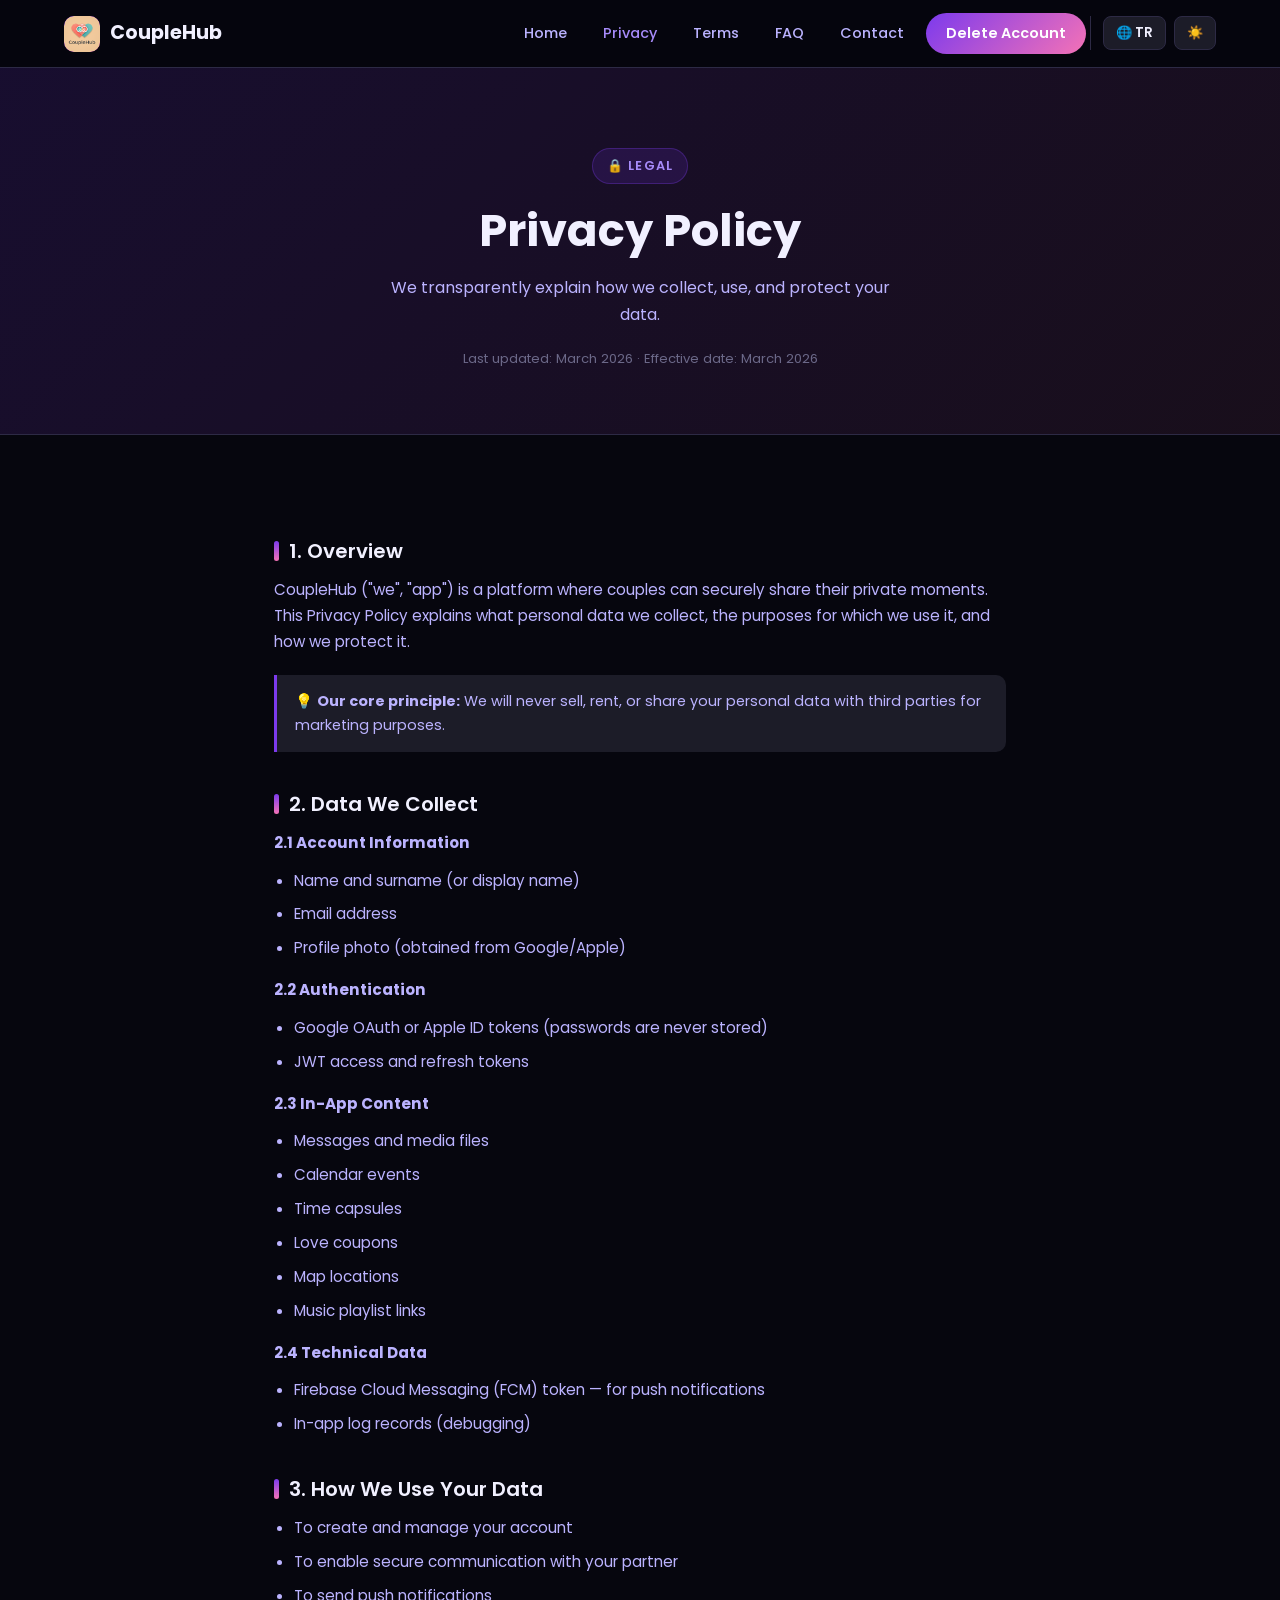
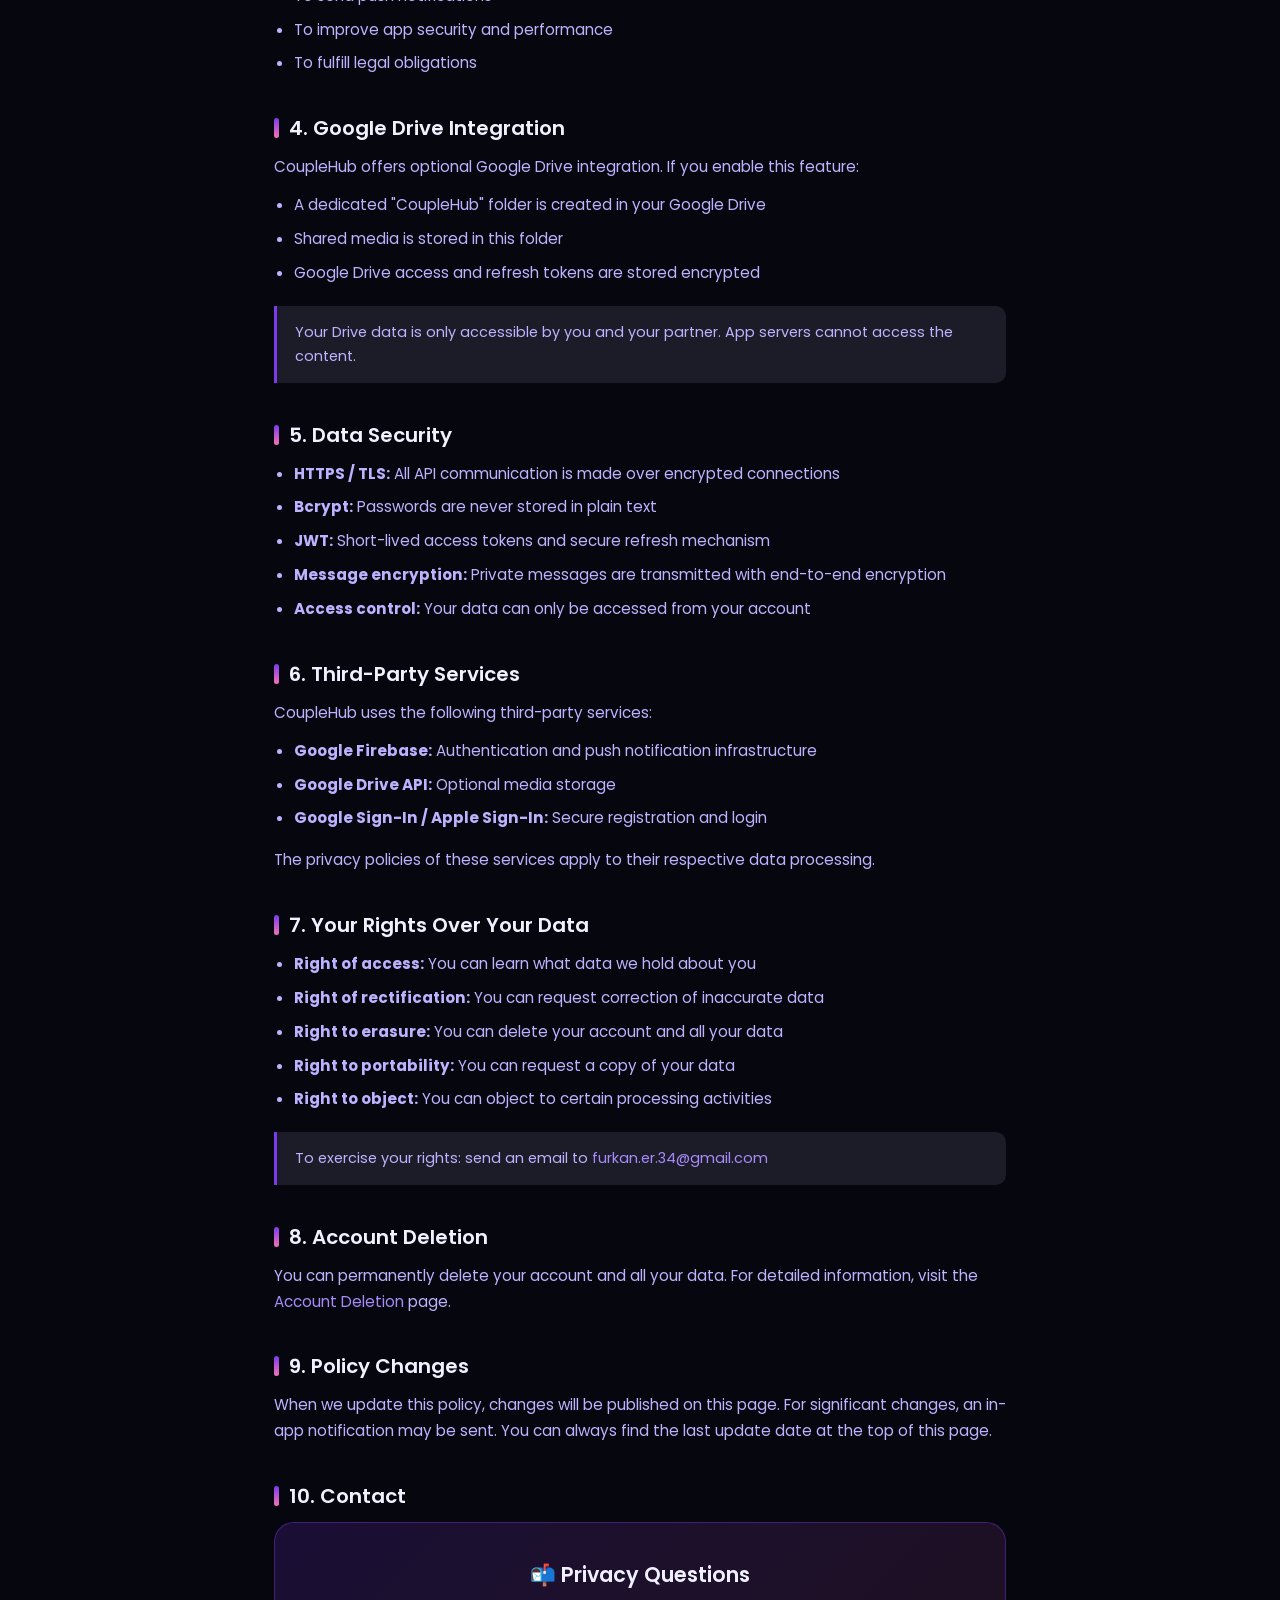
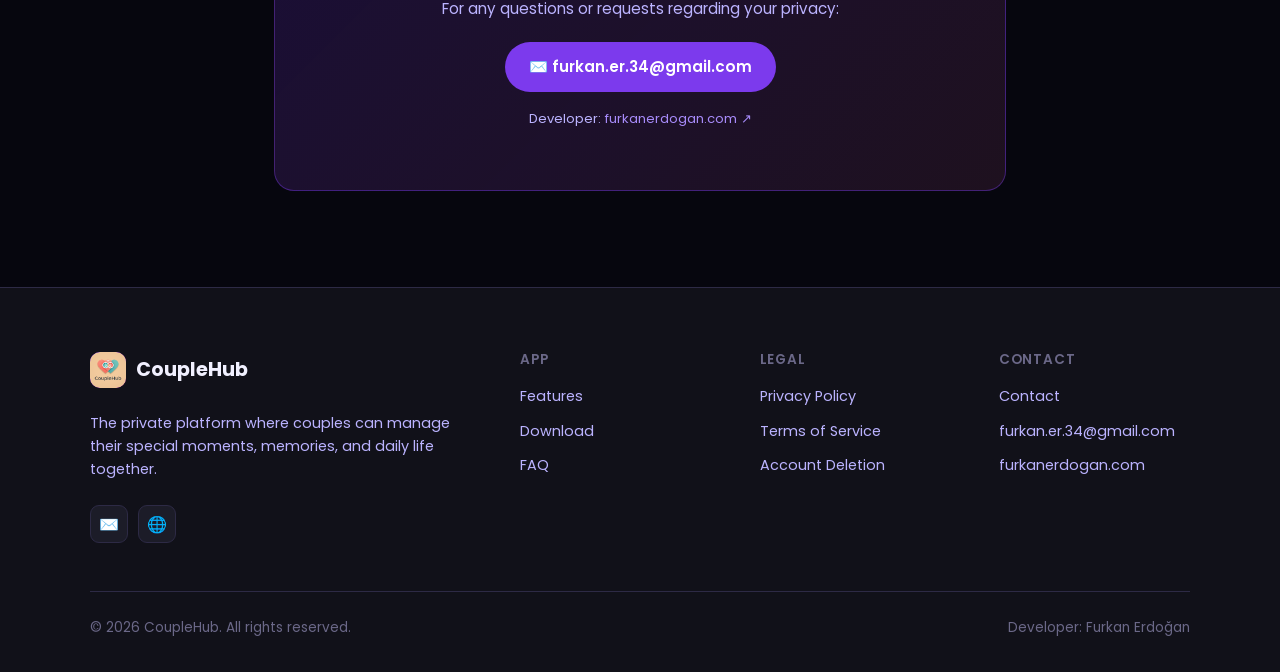
==== privacy.html @ 2afbf704 "first commit" ====
<!DOCTYPE html>
<html lang="tr" data-theme="dark" data-page="privacy">

<head>
  <meta charset="UTF-8" />
  <meta name="viewport" content="width=device-width, initial-scale=1.0" />
  <title>Gizlilik Politikası — CoupleHub</title>
  <meta name="description"
    content="CoupleHub uygulamasının gizlilik politikası. Verilerinizin nasıl toplandığını ve korunduğunu öğrenin." />
  <link rel="preconnect" href="https://fonts.googleapis.com" />
  <link rel="preconnect" href="https://fonts.gstatic.com" crossorigin />
  <link href="https://fonts.googleapis.com/css2?family=Poppins:wght@300;400;500;600;700&display=swap"
    rel="stylesheet" />
  <link rel="stylesheet" href="style.css" />
</head>

<body>

  <div id="ch-nav"></div>

  <div class="page-hero">
    <div class="section-label" data-i18n="ph_privacy_label">🔒 Yasal</div>
    <h1 data-i18n="ph_privacy_h1">Gizlilik Politikası</h1>
    <p data-i18n="ph_privacy_sub">Verilerinizi nasıl topladığımızı, kullandığımızı ve koruduğumuzu şeffaf bir şekilde açıklıyoruz.</p>
    <p class="meta" data-i18n="ph_privacy_meta">Son güncelleme: Mart 2026 &nbsp;·&nbsp; Yürürlük tarihi: Mart 2026</p>
  </div>

  <div class="prose lang-tr">

    <h2><span class="dot"></span>1. Genel Bakış</h2>
    <p>CoupleHub ("biz", "uygulama"), çiftlerin özel anlarını güvenle paylaşabileceği bir platformdur. Bu Gizlilik
      Politikası, hangi kişisel verileri topladığımızı, bu verileri ne amaçla kullandığımızı ve nasıl koruduğumuzu
      açıklar.</p>
    <div class="note">
      <p>💡 <strong>Temel ilkemiz:</strong> Kişisel verilerinizi asla üçüncü taraflara satmayız, kiralamayız veya
        pazarlama amacıyla paylaşmayız.</p>
    </div>

    <h2><span class="dot"></span>2. Topladığımız Veriler</h2>
    <p><strong>2.1 Hesap Bilgileri</strong></p>
    <ul>
      <li>Ad ve soyad (veya ekran adı)</li>
      <li>E-posta adresi</li>
      <li>Profil fotoğrafı (Google/Apple'dan alınan)</li>
    </ul>
    <p><strong>2.2 Kimlik Doğrulama</strong></p>
    <ul>
      <li>Google OAuth veya Apple ID token'ları (şifre asla saklanmaz)</li>
      <li>JWT erişim ve yenileme token'ları</li>
    </ul>
    <p><strong>2.3 Uygulama İçi İçerik</strong></p>
    <ul>
      <li>Mesajlar ve medya dosyaları</li>
      <li>Takvim etkinlikleri</li>
      <li>Zaman kapsülleri</li>
      <li>Aşk kuponları</li>
      <li>Harita noktaları</li>
      <li>Müzik listesi linkleri</li>
    </ul>
    <p><strong>2.4 Teknik Veriler</strong></p>
    <ul>
      <li>Firebase Cloud Messaging (FCM) token'ı — push bildirim için</li>
      <li>Uygulama içi log kayıtları (hata ayıklama)</li>
    </ul>

    <h2><span class="dot"></span>3. Verileri Nasıl Kullanırız</h2>
    <ul>
      <li>Hesabınızı oluşturmak ve yönetmek</li>
      <li>Partnerinizle güvenli iletişim sağlamak</li>
      <li>Push bildirimleri göndermek</li>
      <li>Uygulama güvenliğini ve performansını iyileştirmek</li>
      <li>Yasal yükümlülükleri yerine getirmek</li>
    </ul>

    <h2><span class="dot"></span>4. Google Drive Entegrasyonu</h2>
    <p>CoupleHub, isteğe bağlı Google Drive entegrasyonu sunar. Bu özelliği etkinleştirirseniz:</p>
    <ul>
      <li>Google Drive'ınızda "CoupleHub" adlı özel bir klasör oluşturulur</li>
      <li>Paylaşılan medyalar bu klasörde saklanır</li>
      <li>Google Drive erişim ve yenileme token'ları şifreli olarak saklanır</li>
    </ul>
    <div class="note">
      <p>Drive verileriniz yalnızca sizin ve partnerinizin erişimine açıktır. Uygulama sunucuları içeriğe erişemez.</p>
    </div>

    <h2><span class="dot"></span>5. Veri Güvenliği</h2>
    <ul>
      <li><strong>HTTPS / TLS:</strong> Tüm API iletişimi şifreli bağlantı üzerinden yapılır</li>
      <li><strong>Bcrypt:</strong> Şifreler düz metin olarak asla saklanmaz</li>
      <li><strong>JWT:</strong> Kısa ömürlü erişim token'ları ve güvenli yenileme mekanizması</li>
      <li><strong>Mesaj şifreleme:</strong> Özel mesajlar uçtan uca şifreleme ile iletilir</li>
      <li><strong>Erişim kontrolü:</strong> Verilerinize yalnızca sizin hesabınızdan erişilebilir</li>
    </ul>

    <h2><span class="dot"></span>6. Üçüncü Taraf Hizmetler</h2>
    <p>CoupleHub, aşağıdaki üçüncü taraf hizmetleri kullanmaktadır:</p>
    <ul>
      <li><strong>Google Firebase:</strong> Kimlik doğrulama ve push bildirim altyapısı</li>
      <li><strong>Google Drive API:</strong> İsteğe bağlı medya depolama</li>
      <li><strong>Google Sign-In / Apple Sign-In:</strong> Güvenli kayıt ve giriş</li>
    </ul>
    <p>Bu hizmetlerin kendi gizlilik politikaları geçerlidir.</p>

    <h2><span class="dot"></span>7. Verileriniz Üzerindeki Haklarınız</h2>
    <ul>
      <li><strong>Erişim hakkı:</strong> Hangi verileri sakladığımızı öğrenebilirsiniz</li>
      <li><strong>Düzeltme hakkı:</strong> Yanlış verilerin düzeltilmesini talep edebilirsiniz</li>
      <li><strong>Silme hakkı:</strong> Hesabınızı ve tüm verilerinizi silebilirsiniz</li>
      <li><strong>Taşınabilirlik hakkı:</strong> Verilerinizin bir kopyasını talep edebilirsiniz</li>
      <li><strong>İtiraz hakkı:</strong> Belirli işlemlere itiraz edebilirsiniz</li>
    </ul>
    <div class="note">
      <p>Haklarınızı kullanmak için: <a href="mailto:furkan.er.34@gmail.com">furkan.er.34@gmail.com</a> adresine e-posta
        gönderin.</p>
    </div>

    <h2><span class="dot"></span>8. Hesap Silme</h2>
    <p>Hesabınızı ve tüm verilerinizi kalıcı olarak silebilirsiniz. Ayrıntılı bilgi için <a
        href="account-deletion.html">Hesap Silme</a> sayfasını ziyaret edin.</p>

    <h2><span class="dot"></span>9. Politika Değişiklikleri</h2>
    <p>Bu politikayı güncellediğimizde, değişiklikler bu sayfada yayınlanır. Önemli değişiklikler için uygulama içinden
      bildirim gönderilebilir. Son güncelleme tarihini her zaman bu sayfanın başında bulabilirsiniz.</p>

    <h2><span class="dot"></span>10. İletişim</h2>
    <div class="contact-card">
      <h3>📬 Gizlilik Soruları</h3>
      <p>Gizliliğinizle ilgili her türlü soru veya talep için:</p>
      <a href="mailto:furkan.er.34@gmail.com?subject=Gizlilik%20Talebi" class="email-link">✉️ furkan.er.34@gmail.com</a>
      <p style="margin-top: 16px; font-size: 0.82rem;">Geliştirici: <a href="https://furkanerdogan.com" target="_blank"
          style="color: var(--primary-l);">furkanerdogan.com ↗</a></p>
    </div>

  </div>

  <!-- ── ENGLISH PRIVACY CONTENT ──────────────────────── -->
  <div class="prose lang-en" style="display:none">

    <h2><span class="dot"></span>1. Overview</h2>
    <p>CoupleHub ("we", "app") is a platform where couples can securely share their private moments. This Privacy Policy explains what personal data we collect, the purposes for which we use it, and how we protect it.</p>
    <div class="note">
      <p>💡 <strong>Our core principle:</strong> We will never sell, rent, or share your personal data with third parties for marketing purposes.</p>
    </div>

    <h2><span class="dot"></span>2. Data We Collect</h2>
    <p><strong>2.1 Account Information</strong></p>
    <ul>
      <li>Name and surname (or display name)</li>
      <li>Email address</li>
      <li>Profile photo (obtained from Google/Apple)</li>
    </ul>
    <p><strong>2.2 Authentication</strong></p>
    <ul>
      <li>Google OAuth or Apple ID tokens (passwords are never stored)</li>
      <li>JWT access and refresh tokens</li>
    </ul>
    <p><strong>2.3 In-App Content</strong></p>
    <ul>
      <li>Messages and media files</li>
      <li>Calendar events</li>
      <li>Time capsules</li>
      <li>Love coupons</li>
      <li>Map locations</li>
      <li>Music playlist links</li>
    </ul>
    <p><strong>2.4 Technical Data</strong></p>
    <ul>
      <li>Firebase Cloud Messaging (FCM) token — for push notifications</li>
      <li>In-app log records (debugging)</li>
    </ul>

    <h2><span class="dot"></span>3. How We Use Your Data</h2>
    <ul>
      <li>To create and manage your account</li>
      <li>To enable secure communication with your partner</li>
      <li>To send push notifications</li>
      <li>To improve app security and performance</li>
      <li>To fulfill legal obligations</li>
    </ul>

    <h2><span class="dot"></span>4. Google Drive Integration</h2>
    <p>CoupleHub offers optional Google Drive integration. If you enable this feature:</p>
    <ul>
      <li>A dedicated "CoupleHub" folder is created in your Google Drive</li>
      <li>Shared media is stored in this folder</li>
      <li>Google Drive access and refresh tokens are stored encrypted</li>
    </ul>
    <div class="note">
      <p>Your Drive data is only accessible by you and your partner. App servers cannot access the content.</p>
    </div>

    <h2><span class="dot"></span>5. Data Security</h2>
    <ul>
      <li><strong>HTTPS / TLS:</strong> All API communication is made over encrypted connections</li>
      <li><strong>Bcrypt:</strong> Passwords are never stored in plain text</li>
      <li><strong>JWT:</strong> Short-lived access tokens and secure refresh mechanism</li>
      <li><strong>Message encryption:</strong> Private messages are transmitted with end-to-end encryption</li>
      <li><strong>Access control:</strong> Your data can only be accessed from your account</li>
    </ul>

    <h2><span class="dot"></span>6. Third-Party Services</h2>
    <p>CoupleHub uses the following third-party services:</p>
    <ul>
      <li><strong>Google Firebase:</strong> Authentication and push notification infrastructure</li>
      <li><strong>Google Drive API:</strong> Optional media storage</li>
      <li><strong>Google Sign-In / Apple Sign-In:</strong> Secure registration and login</li>
    </ul>
    <p>The privacy policies of these services apply to their respective data processing.</p>

    <h2><span class="dot"></span>7. Your Rights Over Your Data</h2>
    <ul>
      <li><strong>Right of access:</strong> You can learn what data we hold about you</li>
      <li><strong>Right of rectification:</strong> You can request correction of inaccurate data</li>
      <li><strong>Right to erasure:</strong> You can delete your account and all your data</li>
      <li><strong>Right to portability:</strong> You can request a copy of your data</li>
      <li><strong>Right to object:</strong> You can object to certain processing activities</li>
    </ul>
    <div class="note">
      <p>To exercise your rights: send an email to <a href="mailto:furkan.er.34@gmail.com">furkan.er.34@gmail.com</a></p>
    </div>

    <h2><span class="dot"></span>8. Account Deletion</h2>
    <p>You can permanently delete your account and all your data. For detailed information, visit the <a href="account-deletion.html">Account Deletion</a> page.</p>

    <h2><span class="dot"></span>9. Policy Changes</h2>
    <p>When we update this policy, changes will be published on this page. For significant changes, an in-app notification may be sent. You can always find the last update date at the top of this page.</p>

    <h2><span class="dot"></span>10. Contact</h2>
    <div class="contact-card">
      <h3>📬 Privacy Questions</h3>
      <p>For any questions or requests regarding your privacy:</p>
      <a href="mailto:furkan.er.34@gmail.com?subject=Privacy%20Request" class="email-link">✉️ furkan.er.34@gmail.com</a>
      <p style="margin-top: 16px; font-size: 0.82rem;">Developer: <a href="https://furkanerdogan.com" target="_blank" style="color: var(--primary-l);">furkanerdogan.com ↗</a></p>
    </div>

  </div>

  <div id="ch-footer"></div>

  <script src="assets/shared.js"></script>

</body>

</html>
---- style.css ----
/* =========================================
   CoupleHub Landing — Shared Stylesheet
   ========================================= */

*, *::before, *::after { box-sizing: border-box; margin: 0; padding: 0; }

:root {
  --primary:    #7C3AED;
  --primary-d:  #4C1D95;
  --primary-l:  #A78BFA;
  --pink:       #F472B6;
  --pink-d:     #831843;
  --bg:         #06060E;
  --surface:    #111119;
  --surface-hi: #1C1C28;
  --border:     #2D2A45;
  --text:       #F1F0FF;
  --muted:      #BBB3FF;
  --subtle:     #6B6888;
  --success:    #34D399;
}

html { scroll-behavior: smooth; }

body {
  font-family: 'Poppins', sans-serif;
  background: var(--bg);
  color: var(--text);
  line-height: 1.7;
  font-size: 16px;
  min-height: 100vh;
}

/* ── TYPOGRAPHY ──────────────────────────── */
h1, h2, h3, h4 { font-weight: 700; line-height: 1.2; }
h1 { font-size: clamp(2rem, 5vw, 3.5rem); }
h2 { font-size: clamp(1.5rem, 3.5vw, 2.2rem); }
h3 { font-size: 1.2rem; font-weight: 600; }
p  { color: var(--muted); font-size: 0.95rem; }
a  { color: var(--primary-l); text-decoration: none; }

/* ── NAV ─────────────────────────────────── */
.nav {
  position: sticky; top: 0; z-index: 1000;
  background: rgba(6,6,14,.88);
  backdrop-filter: blur(20px);
  border-bottom: 1px solid var(--border);
  padding: 0 5%;
  display: flex; align-items: center; justify-content: space-between;
  height: 68px;
}

.nav-right {
  display: flex; align-items: center; gap: 4px;
  margin-left: auto;
}

.nav-logo {
  display: flex; align-items: center; gap: 10px;
  color: var(--text); font-weight: 700; font-size: 1.2rem;
  text-decoration: none;
}
.nav-logo .logo-icon {
  width: 36px; height: 36px; border-radius: 10px;
  background: linear-gradient(135deg, var(--primary), var(--pink));
  display: flex; align-items: center; justify-content: center;
  font-size: 1rem; overflow: hidden;
}
.nav-logo .logo-icon img {
  width: 100%; height: 100%; object-fit: cover; display: block; border-radius: 10px;
}

.nav-links {
  display: flex; align-items: center; gap: 8px;
}
.nav-links a {
  color: var(--muted); font-size: 0.9rem; font-weight: 500;
  padding: 8px 14px; border-radius: 8px;
  transition: color .2s, background .2s;
}
.nav-links a:hover { color: var(--text); background: rgba(255,255,255,.06); }
.nav-links a.active { color: var(--primary-l); }

.nav-cta {
  background: linear-gradient(135deg, var(--primary), var(--pink));
  color: white !important;
  padding: 8px 20px !important;
  border-radius: 50px !important;
  font-weight: 600 !important;
  transition: opacity .2s !important;
}
.nav-cta:hover { opacity: .85; background: none !important; }

.hamburger { display: none; cursor: pointer; flex-direction: column; gap: 5px; }
.hamburger span { width: 24px; height: 2px; background: var(--text); border-radius: 2px; transition: .3s; }

/* ── SECTIONS & LAYOUT ───────────────────── */
section { padding: 96px 5%; }

.container { max-width: 1100px; margin: 0 auto; }
.container-sm { max-width: 750px; margin: 0 auto; }
.container-xs { max-width: 580px; margin: 0 auto; }

.section-label {
  display: inline-flex; align-items: center; gap: 8px;
  background: rgba(124,58,237,.15);
  border: 1px solid rgba(124,58,237,.3);
  color: var(--primary-l); font-size: 0.8rem; font-weight: 600;
  letter-spacing: .08em; text-transform: uppercase;
  padding: 6px 14px; border-radius: 50px;
  margin-bottom: 16px;
}

.section-title { margin-bottom: 16px; }

.section-sub {
  color: var(--muted); font-size: 1.05rem;
  max-width: 560px; margin: 0 auto 56px;
}

.text-center { text-align: center; }
.text-gradient {
  background: linear-gradient(90deg, var(--primary-l), var(--pink));
  -webkit-background-clip: text; -webkit-text-fill-color: transparent;
  background-clip: text;
}

/* ── BUTTONS ─────────────────────────────── */
.btn {
  display: inline-flex; align-items: center; gap: 8px;
  padding: 14px 28px; border-radius: 50px;
  font-family: 'Poppins', sans-serif;
  font-size: 0.95rem; font-weight: 600; cursor: pointer;
  transition: transform .2s, box-shadow .2s, opacity .2s;
  border: none; text-decoration: none;
}
.btn:hover { transform: translateY(-2px); }
.btn-primary {
  background: linear-gradient(135deg, var(--primary), var(--pink));
  color: white;
  box-shadow: 0 8px 30px rgba(124,58,237,.4);
}
.btn-primary:hover { box-shadow: 0 12px 40px rgba(124,58,237,.55); }
.btn-outline {
  border: 1.5px solid var(--border); color: var(--text);
  background: transparent;
}
.btn-outline:hover { border-color: var(--primary); background: rgba(124,58,237,.08); }
.btn-ghost { color: var(--muted); background: transparent; }
.btn-ghost:hover { color: var(--text); }

/* ── CARDS ───────────────────────────────── */
.card {
  background: var(--surface);
  border: 1px solid var(--border);
  border-radius: 20px; padding: 32px;
}
.card-hover {
  transition: transform .25s, border-color .25s, box-shadow .25s;
}
.card-hover:hover {
  transform: translateY(-6px);
  border-color: rgba(124,58,237,.45);
  box-shadow: 0 20px 60px rgba(124,58,237,.15);
}

/* ── BADGE / TAG ─────────────────────────── */
.badge {
  display: inline-block;
  background: rgba(124,58,237,.2);
  border: 1px solid rgba(124,58,237,.35);
  color: var(--primary-l);
  padding: 4px 12px; border-radius: 50px;
  font-size: 0.78rem; font-weight: 600;
}
.badge-pink {
  background: rgba(244,114,182,.15);
  border-color: rgba(244,114,182,.3);
  color: var(--pink);
}
.badge-green {
  background: rgba(52,211,153,.15);
  border-color: rgba(52,211,153,.3);
  color: var(--success);
}

/* ── DIVIDER ─────────────────────────────── */
.divider { height: 1px; background: var(--border); margin: 0; }

/* ── FOOTER ──────────────────────────────── */
footer {
  background: var(--surface);
  border-top: 1px solid var(--border);
  padding: 64px 5% 32px;
}
.footer-grid {
  max-width: 1100px; margin: 0 auto;
  display: grid; grid-template-columns: 2fr 1fr 1fr 1fr;
  gap: 48px; margin-bottom: 48px;
}
.footer-brand p { color: var(--muted); font-size: 0.9rem; margin: 16px 0 24px; line-height: 1.6; }
.footer-col h4 { font-size: 0.85rem; font-weight: 600; letter-spacing: .06em; text-transform: uppercase; color: var(--subtle); margin-bottom: 16px; }
.footer-col a { display: block; color: var(--muted); font-size: 0.9rem; margin-bottom: 10px; transition: color .2s; }
.footer-col a:hover { color: var(--text); }
.footer-bottom {
  max-width: 1100px; margin: 0 auto;
  display: flex; align-items: center; justify-content: space-between;
  padding-top: 24px; border-top: 1px solid var(--border);
  font-size: 0.85rem; color: var(--subtle); flex-wrap: wrap; gap: 12px;
}
.footer-bottom a { color: var(--subtle); }
.footer-bottom a:hover { color: var(--primary-l); }

/* ── SOCIAL ICONS ────────────────────────── */
.social-links { display: flex; gap: 10px; }
.social-link {
  width: 38px; height: 38px; border-radius: 9px;
  background: var(--surface-hi); border: 1px solid var(--border);
  display: flex; align-items: center; justify-content: center;
  font-size: 1rem; text-decoration: none;
  transition: background .2s, border-color .2s;
}
.social-link:hover { background: rgba(124,58,237,.2); border-color: var(--primary); }

/* ── PAGE HERO (inner pages) ─────────────── */
.page-hero {
  padding: 80px 5% 64px;
  background: linear-gradient(135deg, rgba(124,58,237,.15) 0%, rgba(244,114,182,.08) 100%);
  border-bottom: 1px solid var(--border);
  text-align: center;
}
.page-hero .section-label { margin-bottom: 20px; }
.page-hero h1 { font-size: clamp(1.8rem, 4vw, 2.8rem); margin-bottom: 16px; }
.page-hero p { color: var(--muted); font-size: 1rem; max-width: 540px; margin: 0 auto; }
.page-hero .meta { color: var(--subtle); font-size: 0.82rem; margin-top: 20px; }

/* ── PROSE (long-form content) ───────────── */
.prose { max-width: 780px; margin: 0 auto; padding: 64px 24px 96px; }
.prose h2 {
  font-size: 1.25rem; font-weight: 600; color: var(--text);
  margin: 40px 0 14px; display: flex; align-items: center; gap: 10px;
}
.prose h2 .dot { width: 5px; height: 20px; border-radius: 3px; background: linear-gradient(to bottom, var(--primary), var(--pink)); flex-shrink: 0; }
.prose p, .prose li { color: var(--muted); font-size: 0.95rem; margin-bottom: 12px; }
.prose ul { padding-left: 20px; margin-bottom: 16px; }
.prose li { margin-bottom: 8px; }
.prose .note {
  background: var(--surface-hi); border-left: 3px solid var(--primary);
  border-radius: 0 10px 10px 0; padding: 14px 18px; margin: 20px 0;
}
.prose .note p { margin: 0; font-size: 0.9rem; }
.prose .warn {
  background: rgba(244,114,182,.08); border-left: 3px solid var(--pink);
  border-radius: 0 10px 10px 0; padding: 14px 18px; margin: 20px 0;
}

/* ── ACCORDION ───────────────────────────── */
details {
  background: var(--surface); border: 1px solid var(--border);
  border-radius: 14px; margin-bottom: 10px; overflow: hidden;
}
details:hover { border-color: rgba(124,58,237,.4); }
details[open] { border-color: rgba(124,58,237,.6); }
summary {
  display: flex; align-items: center; justify-content: space-between;
  padding: 18px 22px; cursor: pointer; font-weight: 500;
  font-size: 0.95rem; color: var(--text); list-style: none;
  user-select: none; gap: 12px;
}
summary::-webkit-details-marker { display: none; }
summary::after {
  content: '+'; font-size: 1.5rem; font-weight: 300;
  color: var(--primary); flex-shrink: 0; transition: transform .25s;
}
details[open] summary::after { transform: rotate(45deg); }
.answer {
  padding: 0 22px 20px; border-top: 1px solid var(--border);
  padding-top: 16px; color: var(--muted); font-size: 0.9rem;
}

/* ── CONTACT CARD ────────────────────────── */
.contact-card {
  background: linear-gradient(135deg, rgba(124,58,237,.18), rgba(244,114,182,.1));
  border: 1px solid rgba(124,58,237,.4);
  border-radius: 20px; padding: 40px; text-align: center;
}
.contact-card h3 { font-size: 1.3rem; margin-bottom: 8px; }
.contact-card p { margin-bottom: 20px; }
.contact-card .email-link {
  display: inline-flex; align-items: center; gap: 8px;
  background: var(--primary); color: white;
  padding: 12px 24px; border-radius: 50px;
  font-weight: 600; font-size: 0.95rem;
  transition: opacity .2s, transform .2s;
}
.contact-card .email-link:hover { opacity: .85; transform: translateY(-2px); }

/* ── ANIMATIONS ──────────────────────────── */
@keyframes float {
  0%, 100% { transform: translateY(0); }
  50%       { transform: translateY(-12px); }
}
@keyframes pulse-glow {
  0%, 100% { box-shadow: 0 0 40px rgba(124,58,237,.3); }
  50%       { box-shadow: 0 0 80px rgba(124,58,237,.6); }
}
@keyframes gradient-shift {
  0%   { background-position: 0% 50%; }
  50%  { background-position: 100% 50%; }
  100% { background-position: 0% 50%; }
}
@keyframes fade-up {
  from { opacity: 0; transform: translateY(24px); }
  to   { opacity: 1; transform: translateY(0); }
}

.animate-fade-up { animation: fade-up .6s ease forwards; }
.animate-float   { animation: float 4s ease-in-out infinite; }

/* ── RESPONSIVE ──────────────────────────── */
@media (max-width: 940px) {
  .footer-grid { grid-template-columns: 1fr 1fr; }
  section { padding: 72px 5%; }
  .nav-right { gap: 0; }
  .nav-links { display: none; }
  .hamburger { display: flex; margin-left: 8px; }
  .nav-links.open {
    display: flex; flex-direction: column;
    position: fixed; top: 68px; left: 0; right: 0;
    background: var(--surface); border-bottom: 1px solid var(--border);
    padding: 20px; gap: 4px;
  }
  .nav-actions { padding-left: 8px; border-left: none; gap: 6px; }
  .icon-btn { padding: 5px 9px; font-size: 0.75rem; }
}
@media (max-width: 660px) {
  .footer-grid { grid-template-columns: 1fr; }
  .footer-bottom { flex-direction: column; text-align: center; }
}

/* ── LIGHT MODE ──────────────────────────────────────────── */
[data-theme="light"] {
  --bg:         #FFF2E1;
  --surface:    #FFF8EF;
  --surface-hi: #F5E4CA;
  --border:     #E2C9A8;
  --text:       #2D1B0E;
  --muted:      #6B4E3D;
  --subtle:     #A79277;
  --primary-l:  #6D28D9;
  --success:    #1A7A55;
}
[data-theme="light"] body {
  background: var(--bg);
  color: var(--text);
}
[data-theme="light"] .nav {
  background: rgba(255,242,225,.92);
}
[data-theme="light"] .phone-glow {
  background: radial-gradient(circle, rgba(124,58,237,.15) 0%, transparent 70%);
}
[data-theme="light"] .phone-float-badge {
  box-shadow: 0 8px 24px rgba(167,146,119,.25);
  background: var(--surface);
  border-color: var(--border);
  color: var(--text);
}
[data-theme="light"] .hero-bg::before {
  background-image: radial-gradient(rgba(124,58,237,.06) 1px, transparent 1px);
}
[data-theme="light"] .nav-links.open {
  background: var(--surface);
}
[data-theme="light"] details { background: var(--surface-hi); }
[data-theme="light"] .phone-mockup-img {
  border-color: rgba(167,146,119,.4);
  box-shadow: 0 32px 80px rgba(100,60,20,.18), 0 0 0 1px rgba(167,146,119,.2);
}

/* ── LANGUAGE BLOCKS ──────────────────────────────────────── */
html[lang='en'] .lang-tr { display: none !important; }
html[lang='tr'] .lang-en { display: none !important; }

/* ── PHONE MOCKUP IMAGE ───────────────────────────────────── */
.phone-mockup-img {
  width: 280px;
  display: block;
  border-radius: 36px;
  border: 2px solid rgba(255,255,255,.15);
  box-shadow: 0 40px 100px rgba(0,0,0,.55), 0 0 0 1px rgba(255,255,255,.05);
  animation: float 5s ease-in-out infinite; margin-left: auto;
}
.icon-btn {
  background: var(--surface-hi);
  border: 1px solid var(--border);
  border-radius: 8px;
  padding: 6px 12px;
  cursor: pointer;
  font-size: 0.82rem;
  font-weight: 600;
  color: var(--text);
  display: flex; align-items: center; gap: 5px;
  transition: background .2s, border-color .2s, color .2s;
  font-family: 'Poppins', sans-serif;
  white-space: nowrap;
}
.icon-btn:hover {
  background: rgba(124,58,237,.15);
  border-color: var(--primary);
  color: var(--primary-l);
}
.nav-actions {
  display: flex; align-items: center; gap: 8px;
  padding-left: 12px;
  border-left: 1px solid var(--border);
}
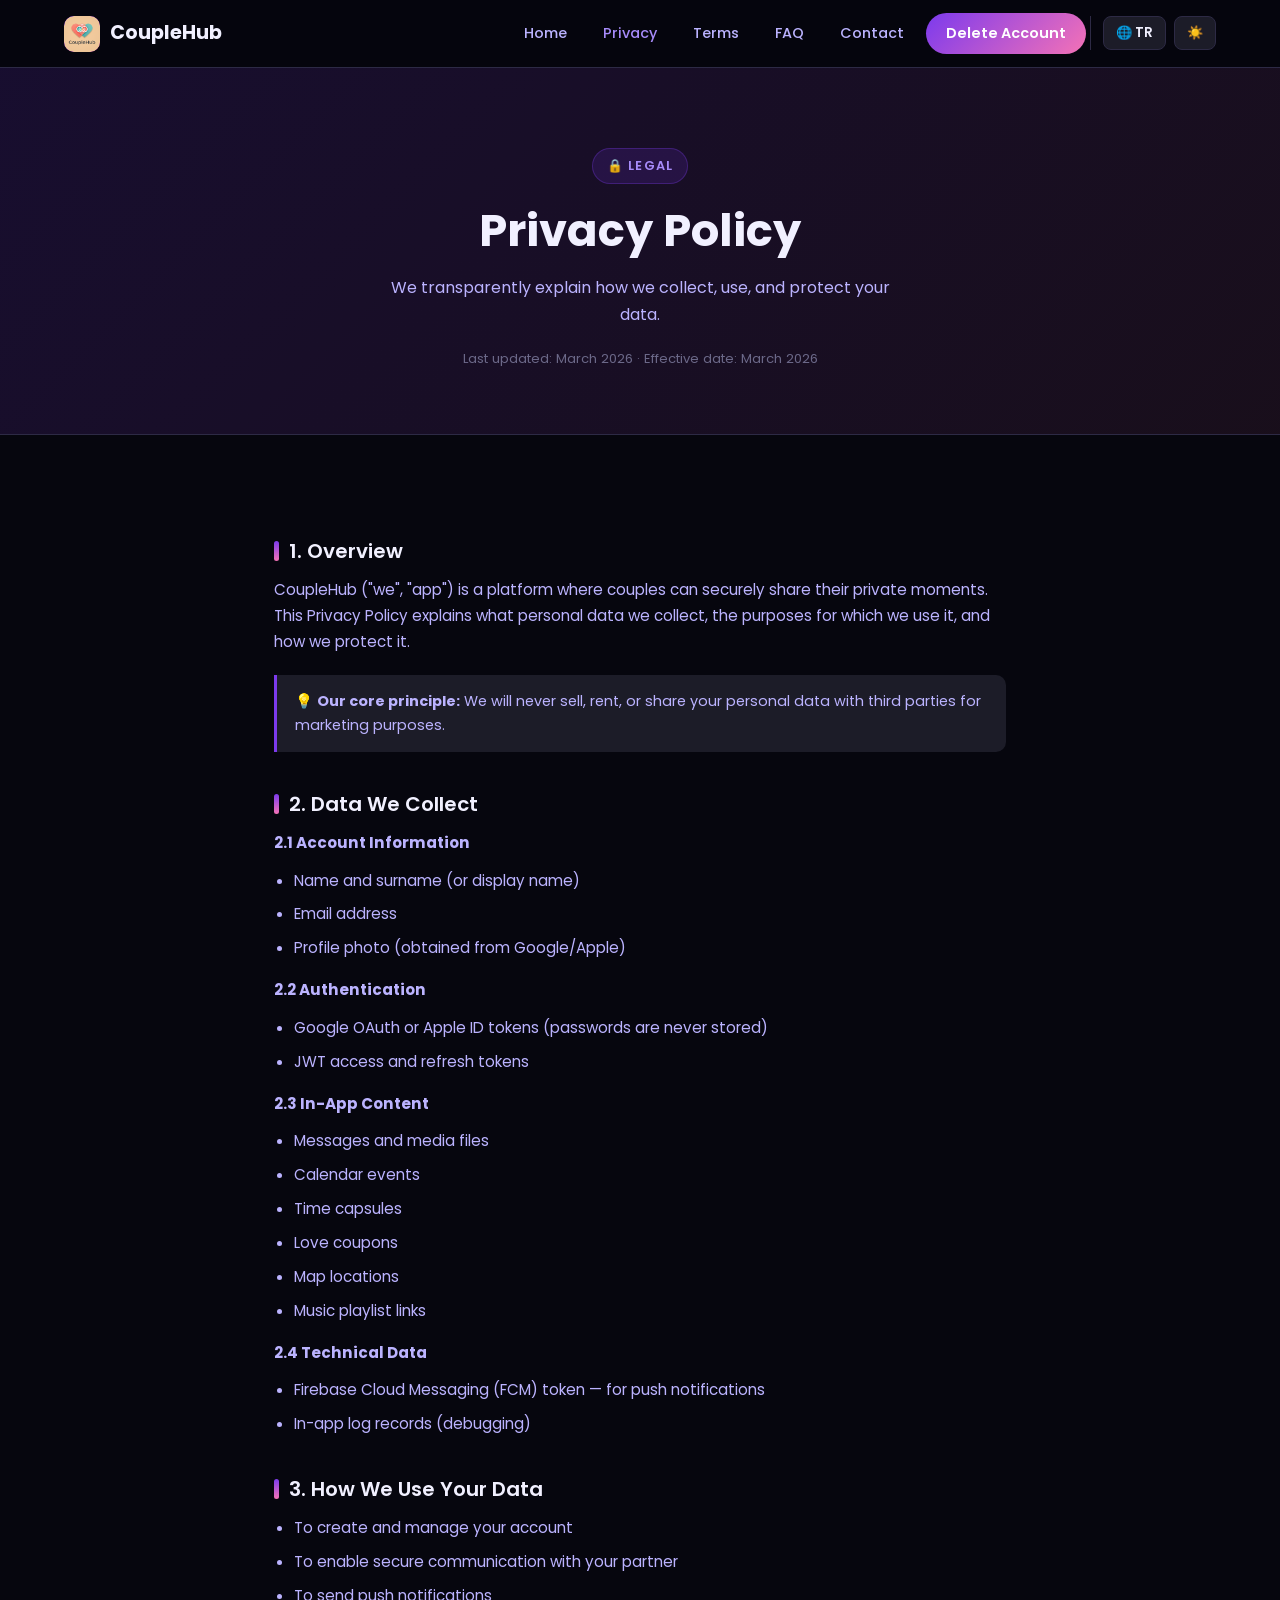
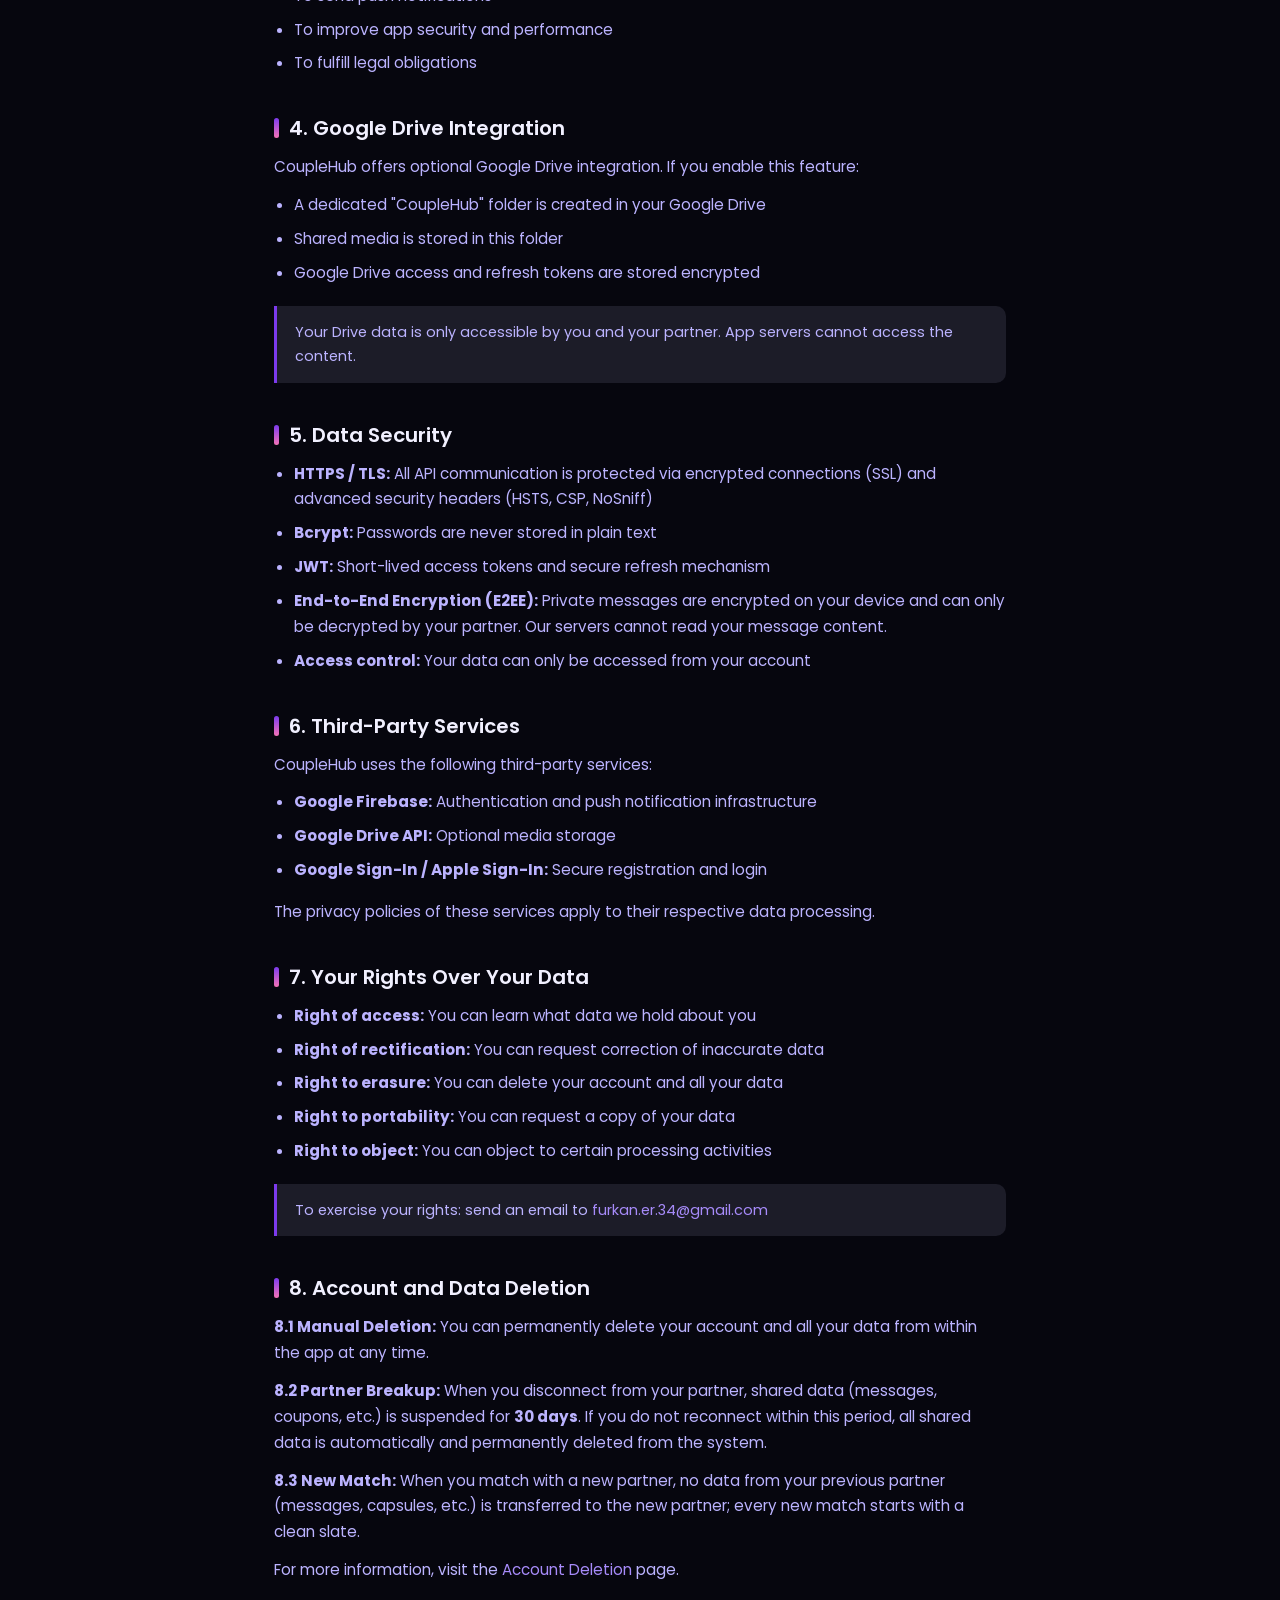
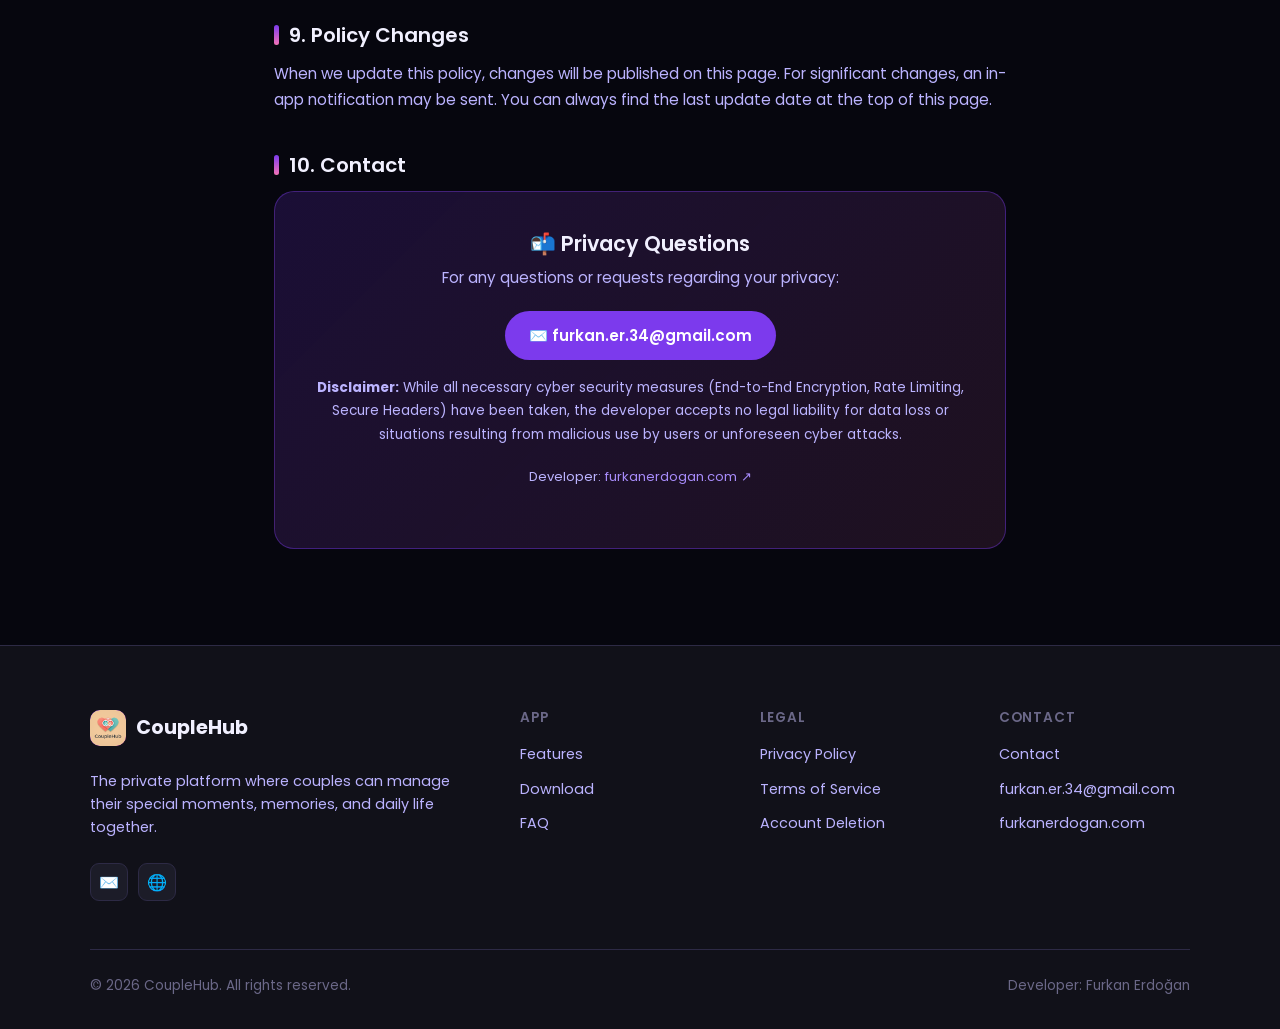
==== commit 255888f4: "Refactor HTML structure and improve privacy policy details" ====
--- a/privacy.html
+++ b/privacy.html
@@ -21,8 +21,10 @@
   <div class="page-hero">
     <div class="section-label" data-i18n="ph_privacy_label">🔒 Yasal</div>
     <h1 data-i18n="ph_privacy_h1">Gizlilik Politikası</h1>
-    <p data-i18n="ph_privacy_sub">Verilerinizi nasıl topladığımızı, kullandığımızı ve koruduğumuzu şeffaf bir şekilde açıklıyoruz.</p>
-    <p class="meta" data-i18n="ph_privacy_meta">Son güncelleme: Mart 2026 &nbsp;·&nbsp; Yürürlük tarihi: Mart 2026</p>
+    <p data-i18n="ph_privacy_sub">Verilerinizi nasıl topladığımızı, kullandığımızı ve koruduğumuzu şeffaf bir şekilde
+      açıklıyoruz.</p>
+    <p class="meta" data-i18n="ph_privacy_meta">Son güncelleme: 13 Mart 2026 &nbsp;·&nbsp; Yürürlük tarihi: Mart 2026
+    </p>
   </div>
 
   <div class="prose lang-tr">
@@ -85,10 +87,12 @@
 
     <h2><span class="dot"></span>5. Veri Güvenliği</h2>
     <ul>
-      <li><strong>HTTPS / TLS:</strong> Tüm API iletişimi şifreli bağlantı üzerinden yapılır</li>
+      <li><strong>HTTPS / TLS:</strong> Tüm API iletişimi şifreli bağlantı (SSL) ve gelişmiş güvenlik başlıkları (HSTS,
+        CSP, NoSniff) ile korunur</li>
       <li><strong>Bcrypt:</strong> Şifreler düz metin olarak asla saklanmaz</li>
       <li><strong>JWT:</strong> Kısa ömürlü erişim token'ları ve güvenli yenileme mekanizması</li>
-      <li><strong>Mesaj şifreleme:</strong> Özel mesajlar uçtan uca şifreleme ile iletilir</li>
+      <li><strong>Uçtan Uca Şifreleme (E2EE):</strong> Özel mesajlar cihazınızda şifrelenir ve yalnızca partneriniz
+        tarafından çözülebilir. Sunucularımız mesaj içeriğini düz metin olarak göremez.</li>
       <li><strong>Erişim kontrolü:</strong> Verilerinize yalnızca sizin hesabınızdan erişilebilir</li>
     </ul>
 
@@ -114,9 +118,14 @@
         gönderin.</p>
     </div>
 
-    <h2><span class="dot"></span>8. Hesap Silme</h2>
-    <p>Hesabınızı ve tüm verilerinizi kalıcı olarak silebilirsiniz. Ayrıntılı bilgi için <a
-        href="account-deletion.html">Hesap Silme</a> sayfasını ziyaret edin.</p>
+    <h2><span class="dot"></span>8. Hesap ve Veri Silme</h2>
+    <p><strong>8.1 Manuel Silme:</strong> Hesabınızı uygulama içinden istediğiniz an kalıcı olarak silebilirsiniz.</p>
+    <p><strong>8.2 Partner Ayrılığı:</strong> Partnerinizle bağlantınızı kopardığınızda, aradaki ortak veriler
+      (mesajlar, kuponlar vb.) <strong>30 gün boyunca</strong> askıya alınır. Bu süre içinde yeniden bağlanmazsanız, tüm
+      ortak veriler sistemden otomatik ve kalıcı olarak silinir.</p>
+    <p><strong>8.3 Yeni Eşleşme:</strong> Yeni bir partnerle eşleştiğinizde, eski partnerinizden kalan hiçbir veri
+      (mesajlar, kapsüller vb.) yeni partnerinize aktarılmaz; her yeni eşleşme temiz bir sayfa ile başlar.</p>
+    <p>Ayrıntılı bilgi için <a href="account-deletion.html">Hesap Silme</a> sayfasını ziyaret edin.</p>
 
     <h2><span class="dot"></span>9. Politika Değişiklikleri</h2>
     <p>Bu politikayı güncellediğimizde, değişiklikler bu sayfada yayınlanır. Önemli değişiklikler için uygulama içinden
@@ -127,6 +136,10 @@
       <h3>📬 Gizlilik Soruları</h3>
       <p>Gizliliğinizle ilgili her türlü soru veya talep için:</p>
       <a href="mailto:furkan.er.34@gmail.com?subject=Gizlilik%20Talebi" class="email-link">✉️ furkan.er.34@gmail.com</a>
+      <p style="margin-top: 16px; font-size: 0.85rem; color: var(--muted);"><strong>Sorumluluk Reddi:</strong> Uygulama
+        güvenliği için gerekli tüm siber güvenlik önlemleri (Uçtan Uca Şifreleme, Rate Limiting, Güvenli Başlıklar)
+        alınmış olsa da, kullanıcıların kötü niyetli kullanımı veya öngörülemeyen siber saldırılar sonucunda
+        oluşabilecek veri kayıplarından/durumlardan geliştirici hukuki mesuliyet kabul etmez.</p>
       <p style="margin-top: 16px; font-size: 0.82rem;">Geliştirici: <a href="https://furkanerdogan.com" target="_blank"
           style="color: var(--primary-l);">furkanerdogan.com ↗</a></p>
     </div>
@@ -137,9 +150,11 @@
   <div class="prose lang-en" style="display:none">
 
     <h2><span class="dot"></span>1. Overview</h2>
-    <p>CoupleHub ("we", "app") is a platform where couples can securely share their private moments. This Privacy Policy explains what personal data we collect, the purposes for which we use it, and how we protect it.</p>
-    <div class="note">
-      <p>💡 <strong>Our core principle:</strong> We will never sell, rent, or share your personal data with third parties for marketing purposes.</p>
+    <p>CoupleHub ("we", "app") is a platform where couples can securely share their private moments. This Privacy Policy
+      explains what personal data we collect, the purposes for which we use it, and how we protect it.</p>
+    <div class="note">
+      <p>💡 <strong>Our core principle:</strong> We will never sell, rent, or share your personal data with third
+        parties for marketing purposes.</p>
     </div>
 
     <h2><span class="dot"></span>2. Data We Collect</h2>
@@ -191,10 +206,12 @@
 
     <h2><span class="dot"></span>5. Data Security</h2>
     <ul>
-      <li><strong>HTTPS / TLS:</strong> All API communication is made over encrypted connections</li>
+      <li><strong>HTTPS / TLS:</strong> All API communication is protected via encrypted connections (SSL) and advanced
+        security headers (HSTS, CSP, NoSniff)</li>
       <li><strong>Bcrypt:</strong> Passwords are never stored in plain text</li>
       <li><strong>JWT:</strong> Short-lived access tokens and secure refresh mechanism</li>
-      <li><strong>Message encryption:</strong> Private messages are transmitted with end-to-end encryption</li>
+      <li><strong>End-to-End Encryption (E2EE):</strong> Private messages are encrypted on your device and can only be
+        decrypted by your partner. Our servers cannot read your message content.</li>
       <li><strong>Access control:</strong> Your data can only be accessed from your account</li>
     </ul>
 
@@ -216,21 +233,35 @@
       <li><strong>Right to object:</strong> You can object to certain processing activities</li>
     </ul>
     <div class="note">
-      <p>To exercise your rights: send an email to <a href="mailto:furkan.er.34@gmail.com">furkan.er.34@gmail.com</a></p>
-    </div>
-
-    <h2><span class="dot"></span>8. Account Deletion</h2>
-    <p>You can permanently delete your account and all your data. For detailed information, visit the <a href="account-deletion.html">Account Deletion</a> page.</p>
+      <p>To exercise your rights: send an email to <a href="mailto:furkan.er.34@gmail.com">furkan.er.34@gmail.com</a>
+      </p>
+    </div>
+
+    <h2><span class="dot"></span>8. Account and Data Deletion</h2>
+    <p><strong>8.1 Manual Deletion:</strong> You can permanently delete your account and all your data from within the
+      app at any time.</p>
+    <p><strong>8.2 Partner Breakup:</strong> When you disconnect from your partner, shared data (messages, coupons,
+      etc.) is suspended for <strong>30 days</strong>. If you do not reconnect within this period, all shared data is
+      automatically and permanently deleted from the system.</p>
+    <p><strong>8.3 New Match:</strong> When you match with a new partner, no data from your previous partner (messages,
+      capsules, etc.) is transferred to the new partner; every new match starts with a clean slate.</p>
+    <p>For more information, visit the <a href="account-deletion.html">Account Deletion</a> page.</p>
 
     <h2><span class="dot"></span>9. Policy Changes</h2>
-    <p>When we update this policy, changes will be published on this page. For significant changes, an in-app notification may be sent. You can always find the last update date at the top of this page.</p>
+    <p>When we update this policy, changes will be published on this page. For significant changes, an in-app
+      notification may be sent. You can always find the last update date at the top of this page.</p>
 
     <h2><span class="dot"></span>10. Contact</h2>
     <div class="contact-card">
       <h3>📬 Privacy Questions</h3>
       <p>For any questions or requests regarding your privacy:</p>
       <a href="mailto:furkan.er.34@gmail.com?subject=Privacy%20Request" class="email-link">✉️ furkan.er.34@gmail.com</a>
-      <p style="margin-top: 16px; font-size: 0.82rem;">Developer: <a href="https://furkanerdogan.com" target="_blank" style="color: var(--primary-l);">furkanerdogan.com ↗</a></p>
+      <p style="margin-top: 16px; font-size: 0.85rem; color: var(--muted);"><strong>Disclaimer:</strong> While all
+        necessary cyber security measures (End-to-End Encryption, Rate Limiting, Secure Headers) have been taken, the
+        developer accepts no legal liability for data loss or situations resulting from malicious use by users or
+        unforeseen cyber attacks.</p>
+      <p style="margin-top: 16px; font-size: 0.82rem;">Developer: <a href="https://furkanerdogan.com" target="_blank"
+          style="color: var(--primary-l);">furkanerdogan.com ↗</a></p>
     </div>
 
   </div>
